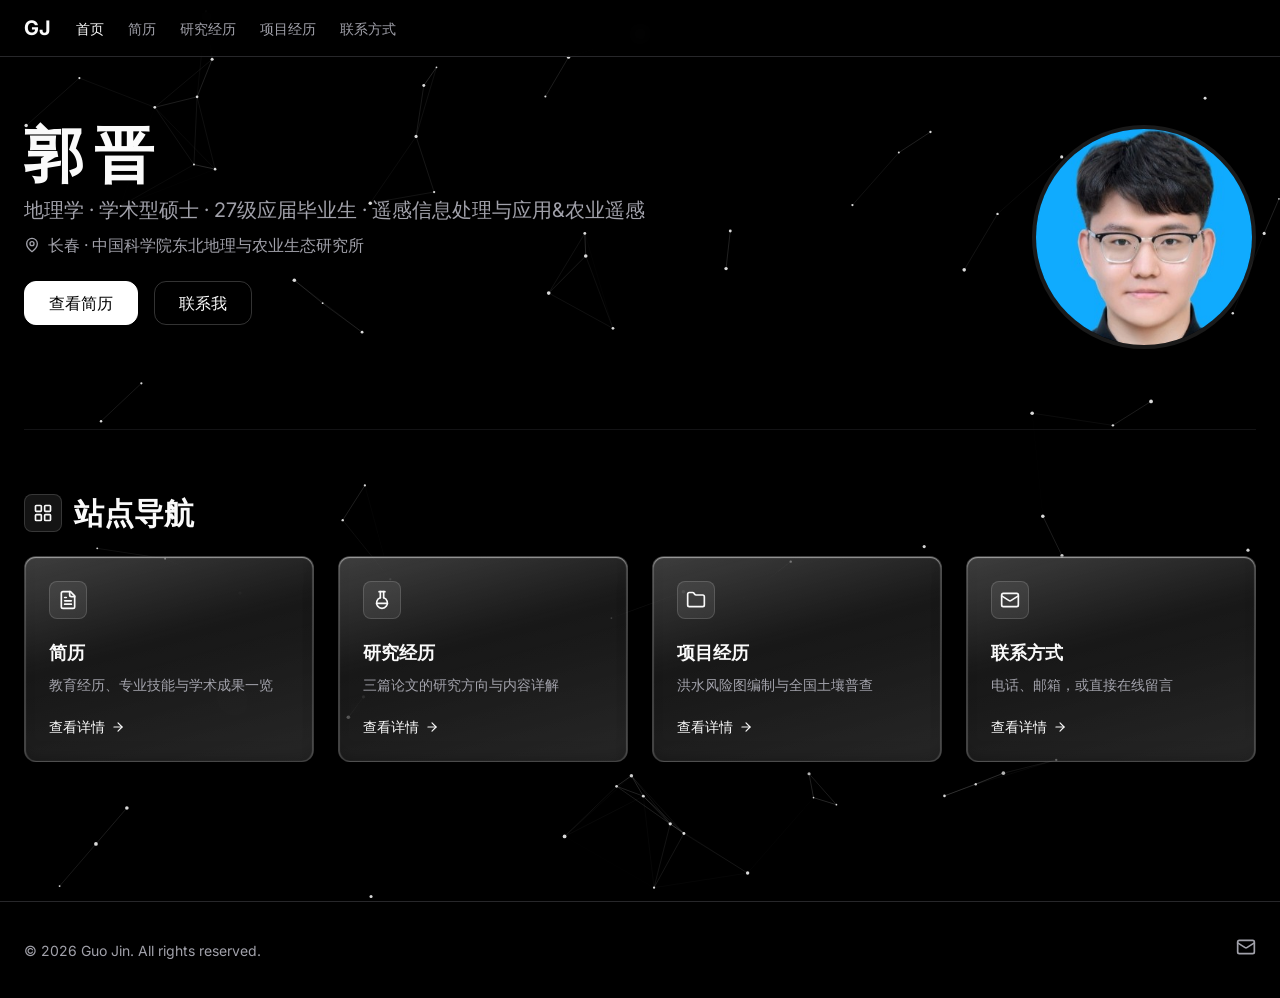
==== index.html @ 56bfbc52 "初始存档：郭晋个人主页（多页静态站） - 五页结构：首页 / 简历 / 研究经历 / 项目经历 / 联系方式 - 设计基底：giovani 暗色 zinc 风格，液态玻璃卡片（iOS 26 图层逻辑）" ====
<!DOCTYPE html>
<html lang="zh-CN" class="dark">
<head>
  <meta charset="UTF-8" />
  <meta name="viewport" content="width=device-width, initial-scale=1.0" />
  <title>郭晋 | GIS 与遥感 · 个人主页</title>
  <meta name="description" content="郭晋 · 地理信息科学专业硕士，GIS 与遥感方向：洪水风险制图、土壤普查与数字土壤制图、深度学习空间建模。" />
  <link rel="preconnect" href="https://fonts.googleapis.com" />
  <link rel="preconnect" href="https://fonts.gstatic.com" crossorigin />
  <link href="https://fonts.googleapis.com/css2?family=Inter:wght@400;500;600;700;800&display=swap" rel="stylesheet" />
  <link rel="stylesheet" href="css/style.css" />
</head>
<body>
  <div class="layout">

    <!-- ======================= Header ======================= -->
    <header class="site-header" id="site-header">
      <div class="container header-inner">
        <a href="index.html" class="logo">GJ</a>

        <!-- Desktop Navigation -->
        <nav class="desktop-nav" id="desktop-nav">
          <a href="index.html" class="nav-link active">首页</a>
          <a href="resume.html" class="nav-link">简历</a>
          <a href="research.html" class="nav-link">研究经历</a>
          <a href="projects.html" class="nav-link">项目经历</a>
          <a href="contact.html" class="nav-link">联系方式</a>
        </nav>

        <!-- Mobile Menu Button -->
        <button class="mobile-menu-btn" id="mobile-menu-btn" aria-label="打开菜单" aria-expanded="false">
          <svg id="icon-menu" class="menu-icon" viewBox="0 0 24 24" fill="none" stroke="currentColor" stroke-width="2" stroke-linecap="round" stroke-linejoin="round"><line x1="4" x2="20" y1="12" y2="12"/><line x1="4" x2="20" y1="6" y2="6"/><line x1="4" x2="20" y1="18" y2="18"/></svg>
          <svg id="icon-close" class="menu-icon hidden" viewBox="0 0 24 24" fill="none" stroke="currentColor" stroke-width="2" stroke-linecap="round" stroke-linejoin="round"><path d="M18 6 6 18"/><path d="m6 6 12 12"/></svg>
        </button>
      </div>

      <!-- Mobile Navigation -->
      <div class="mobile-nav" id="mobile-nav">
        <nav class="mobile-nav-list">
          <a href="index.html" class="mobile-nav-link active">首页</a>
          <a href="resume.html" class="mobile-nav-link">简历</a>
          <a href="research.html" class="mobile-nav-link">研究经历</a>
          <a href="projects.html" class="mobile-nav-link">项目经历</a>
          <a href="contact.html" class="mobile-nav-link">联系方式</a>
        </nav>
      </div>
    </header>

    <!-- ======================= Main ======================= -->
    <main class="main-content">
      <div class="page-wrap">

        <!-- ============ Hero Section ============ -->
        <section id="home" class="section hero-section">
          <div class="hero-grid">
            <div class="hero-left">
              <div class="hero-heading">
                <h1 class="hero-name">郭 晋</h1>
                <div class="hero-meta">
                  <span class="hero-title">地理学 · 学术型硕士 · 27级应届毕业生 · 遥感信息处理与应用&amp;农业遥感</span>
                </div>
                <div class="hero-meta">
                  <svg class="meta-icon" viewBox="0 0 24 24" fill="none" stroke="currentColor" stroke-width="2" stroke-linecap="round" stroke-linejoin="round"><path d="M20 10c0 6-8 12-8 12s-8-6-8-12a8 8 0 0 1 16 0Z"/><circle cx="12" cy="10" r="3"/></svg>
                  <span>长春 · 中国科学院东北地理与农业生态研究所</span>
                </div>
              </div>

              <div class="hero-actions">
                <a href="resume.html" class="btn btn-primary btn-lg">查看简历</a>
                <a href="contact.html" class="btn btn-outline btn-lg">联系我</a>
              </div>
            </div>

            <div class="hero-right">
              <div class="avatar-ring">
                <img src="assets/guojin.jpg" alt="郭晋的个人照片" class="avatar-img" />
              </div>
            </div>
          </div>
        </section>

        <!-- ============ 站点概览（快速跳转） ============ -->
        <section class="section overview-section">
          <div class="section-header">
            <div class="section-icon-chip">
              <svg class="section-icon" viewBox="0 0 24 24" fill="none" stroke="currentColor" stroke-width="2" stroke-linecap="round" stroke-linejoin="round"><rect width="7" height="7" x="3" y="3" rx="1"/><rect width="7" height="7" x="14" y="3" rx="1"/><rect width="7" height="7" x="14" y="14" rx="1"/><rect width="7" height="7" x="3" y="14" rx="1"/></svg>
            </div>
            <h2 class="section-title">站点导航</h2>
          </div>

          <div class="overview-grid">
            <a href="resume.html" class="overview-card reveal">
              <div class="section-icon-chip">
                <svg class="section-icon" viewBox="0 0 24 24" fill="none" stroke="currentColor" stroke-width="2" stroke-linecap="round" stroke-linejoin="round"><path d="M15 2H6a2 2 0 0 0-2 2v16a2 2 0 0 0 2 2h12a2 2 0 0 0 2-2V7Z"/><path d="M14 2v4a2 2 0 0 0 2 2h4"/><path d="M10 9H8"/><path d="M16 13H8"/><path d="M16 17H8"/></svg>
              </div>
              <div class="overview-card-body">
                <h3 class="overview-card-title">简历</h3>
                <p class="overview-card-desc">教育经历、专业技能与学术成果一览</p>
              </div>
              <span class="overview-link">查看详情
                <svg class="arrow-icon" viewBox="0 0 24 24" fill="none" stroke="currentColor" stroke-width="2" stroke-linecap="round" stroke-linejoin="round"><path d="M5 12h14"/><path d="m12 5 7 7-7 7"/></svg>
              </span>
            </a>

            <a href="research.html" class="overview-card reveal">
              <div class="section-icon-chip">
                <svg class="section-icon" viewBox="0 0 24 24" fill="none" stroke="currentColor" stroke-width="2" stroke-linecap="round" stroke-linejoin="round"><path d="M10 2v7.31"/><path d="M14 9.3V1.99"/><path d="M8.5 2h7"/><path d="M14 9.3a6.5 6.5 0 1 1-4 0"/><path d="M5.52 16h12.96"/></svg>
              </div>
              <div class="overview-card-body">
                <h3 class="overview-card-title">研究经历</h3>
                <p class="overview-card-desc">三篇论文的研究方向与内容详解</p>
              </div>
              <span class="overview-link">查看详情
                <svg class="arrow-icon" viewBox="0 0 24 24" fill="none" stroke="currentColor" stroke-width="2" stroke-linecap="round" stroke-linejoin="round"><path d="M5 12h14"/><path d="m12 5 7 7-7 7"/></svg>
              </span>
            </a>

            <a href="projects.html" class="overview-card reveal">
              <div class="section-icon-chip">
                <svg class="section-icon" viewBox="0 0 24 24" fill="none" stroke="currentColor" stroke-width="2" stroke-linecap="round" stroke-linejoin="round"><path d="M20 20a2 2 0 0 0 2-2V8a2 2 0 0 0-2-2h-7.9a2 2 0 0 1-1.69-.9L9.6 3.9A2 2 0 0 0 7.93 3H4a2 2 0 0 0-2 2v13a2 2 0 0 0 2 2Z"/></svg>
              </div>
              <div class="overview-card-body">
                <h3 class="overview-card-title">项目经历</h3>
                <p class="overview-card-desc">洪水风险图编制与全国土壤普查</p>
              </div>
              <span class="overview-link">查看详情
                <svg class="arrow-icon" viewBox="0 0 24 24" fill="none" stroke="currentColor" stroke-width="2" stroke-linecap="round" stroke-linejoin="round"><path d="M5 12h14"/><path d="m12 5 7 7-7 7"/></svg>
              </span>
            </a>

            <a href="contact.html" class="overview-card reveal">
              <div class="section-icon-chip">
                <svg class="section-icon" viewBox="0 0 24 24" fill="none" stroke="currentColor" stroke-width="2" stroke-linecap="round" stroke-linejoin="round"><rect width="20" height="16" x="2" y="4" rx="2"/><path d="m22 7-8.97 5.7a1.94 1.94 0 0 1-2.06 0L2 7"/></svg>
              </div>
              <div class="overview-card-body">
                <h3 class="overview-card-title">联系方式</h3>
                <p class="overview-card-desc">电话、邮箱，或直接在线留言</p>
              </div>
              <span class="overview-link">查看详情
                <svg class="arrow-icon" viewBox="0 0 24 24" fill="none" stroke="currentColor" stroke-width="2" stroke-linecap="round" stroke-linejoin="round"><path d="M5 12h14"/><path d="m12 5 7 7-7 7"/></svg>
              </span>
            </a>
          </div>
        </section>

      </div>
    </main>

    <!-- ======================= Footer ======================= -->
    <footer class="site-footer">
      <div class="container footer-inner">
        <div class="footer-copy">
          <p class="footer-text">&copy; <span id="year">2026</span> Guo Jin. All rights reserved.</p>
        </div>
        <div class="footer-socials">
          <a href="mailto:guojin020201@163.com" class="footer-link" aria-label="Email">
            <svg class="social-icon" viewBox="0 0 24 24" fill="none" stroke="currentColor" stroke-width="2" stroke-linecap="round" stroke-linejoin="round"><rect width="20" height="16" x="2" y="4" rx="2"/><path d="m22 7-8.97 5.7a1.94 1.94 0 0 1-2.06 0L2 7"/></svg>
          </a>
        </div>
      </div>
    </footer>

  </div>

  <script src="js/starfield.js"></script>
  <script src="js/glass.js"></script>
  <script src="js/main.js"></script>
</body>
</html>
---- css/style.css ----
/* ==========================================================================
   个人主页 · 基于 giovani 版设计基底（黑色背景 / 白色文字 / zinc 灰阶体系）
   联系表单区块：ngunga 版布局结构 + giovani 配色风格
   ========================================================================== */

/* ---------- Design Tokens ---------- */
:root {
  --background: #000000;
  --foreground: #fafafa;
  --muted: #18181b;
  --muted-foreground: #a1a1aa;
  --card: rgba(24, 24, 27, 0.5);      /* zinc-900/50 */
  --card-strong: #18181b;             /* zinc-900 */
  --input-bg: #27272a;                /* zinc-800 */
  --border: #27272a;                  /* zinc-800 */
  --border-soft: rgba(39, 39, 42, 0.5);
  --border-light: rgba(255, 255, 255, 0.1);
  --border-white: rgba(255, 255, 255, 0.2);
  --primary: #ffffff;
  --primary-hover: #e4e4e7;           /* zinc-200 */
  --ring: #d4d4d8;
  --radius: 0.75rem;
  --header-h: 3.5rem;
  --container-max: 80rem;
  --font: "Inter", -apple-system, BlinkMacSystemFont, "Segoe UI",
          "PingFang SC", "Hiragino Sans GB", "Microsoft YaHei", sans-serif;
}

/* ---------- Reset & Base ---------- */
*,
*::before,
*::after {
  box-sizing: border-box;
  border: 0 solid var(--border);
  margin: 0;
  padding: 0;
}

html {
  scroll-behavior: smooth;
  -webkit-text-size-adjust: 100%;
}

body {
  font-family: var(--font);
  background: var(--background);
  color: var(--foreground);
  line-height: 1.5;
  -webkit-font-smoothing: antialiased;
  min-height: 100vh;
}

img {
  display: block;
  max-width: 100%;
}

a {
  color: inherit;
  text-decoration: none;
}

button,
input,
textarea {
  font: inherit;
  color: inherit;
}

/* 自定义滚动条（giovani 风格） */
::-webkit-scrollbar { width: 8px; height: 8px; }
::-webkit-scrollbar-track { background: var(--muted); }
::-webkit-scrollbar-thumb { background: rgba(161, 161, 170, 0.3); border-radius: 9999px; }
::-webkit-scrollbar-thumb:hover { background: rgba(161, 161, 170, 0.5); }

/* ---------- 粒子星空背景 ---------- */
#starfield {
  position: fixed;
  inset: 0;
  z-index: -1;
  display: block;
}

/* ---------- Layout ---------- */
.layout {
  display: flex;
  flex-direction: column;
  min-height: 100vh;
}

.main-content { flex: 1; }

.container {
  width: 100%;
  max-width: var(--container-max);
  margin-inline: auto;
  padding-inline: 1.5rem;
}

.page-wrap {
  max-width: var(--container-max);
  margin-inline: auto;
  padding: 4rem 1.5rem;
  background: transparent;
  min-height: calc(100vh - var(--header-h));
}

/* ==========================================================================
   Header
   ========================================================================== */
.site-header {
  position: sticky;
  top: 0;
  z-index: 40;
  width: 100%;
  border-bottom: 1px solid var(--border);
  background: rgba(0, 0, 0, 0.95);
  backdrop-filter: blur(8px);
  -webkit-backdrop-filter: blur(8px);
}

@supports ((-webkit-backdrop-filter: blur(8px)) or (backdrop-filter: blur(8px))) {
  .site-header { background: rgba(0, 0, 0, 0.6); }
}

.header-inner {
  display: flex;
  align-items: center;
  height: var(--header-h);
}

.logo {
  margin-right: 1.5rem;
  font-size: 1.25rem;
  font-weight: 700;
  letter-spacing: 0.02em;
}

.desktop-nav {
  display: none;
  align-items: center;
  gap: 1.5rem;
  flex: 1;
}

.nav-link {
  font-size: 0.875rem;
  font-weight: 500;
  color: var(--muted-foreground);
  transition: color 0.2s ease;
}

.nav-link:hover,
.nav-link.active { color: var(--foreground); }

/* 移动端菜单按钮 */
.mobile-menu-btn {
  display: inline-flex;
  align-items: center;
  justify-content: center;
  width: 2.5rem;
  height: 2.5rem;
  margin-left: auto;
  background: transparent;
  border-radius: var(--radius);
  cursor: pointer;
  transition: background-color 0.2s ease;
}

.mobile-menu-btn:hover { background: var(--muted); }

.menu-icon { width: 1.25rem; height: 1.25rem; }
.hidden { display: none !important; }

/* 移动端导航面板 */
.mobile-nav {
  display: none;
  position: fixed;
  inset: var(--header-h) 0 0 0;
  height: calc(100vh - var(--header-h));
  overflow-y: auto;
  background: var(--background);
  border-top: 1px solid var(--border);
  padding: 1.5rem;
  padding-bottom: 8rem;
  box-shadow: 0 4px 6px -1px rgba(0, 0, 0, 0.3);
  animation: slide-down 0.25s ease;
}

.mobile-nav.open { display: block; }

.mobile-nav-list {
  display: grid;
  gap: 1.5rem;
}

.mobile-nav-link {
  display: flex;
  width: 100%;
  align-items: center;
  padding: 0.5rem;
  border-radius: var(--radius);
  font-size: 0.875rem;
  font-weight: 500;
  color: var(--muted-foreground);
  transition: background-color 0.2s ease, color 0.2s ease;
}

.mobile-nav-link:hover,
.mobile-nav-link.active {
  background: var(--card-strong);
  color: var(--foreground);
}

@keyframes slide-down {
  from { opacity: 0; transform: translateY(-0.5rem); }
  to { opacity: 1; transform: translateY(0); }
}

/* ==========================================================================
   Buttons（giovani 样式：白底黑字主按钮 / 白色描边次按钮）
   ========================================================================== */
.btn {
  display: inline-flex;
  align-items: center;
  justify-content: center;
  gap: 0.5rem;
  font-weight: 500;
  border-radius: var(--radius);
  cursor: pointer;
  white-space: nowrap;
  transition: background-color 0.2s ease, color 0.2s ease, border-color 0.2s ease,
              transform 0.2s ease, box-shadow 0.2s ease;
}

.btn-primary {
  background: var(--primary);
  color: #000000;
  border: 1px solid var(--primary);
}

.btn-primary:hover {
  background: var(--primary-hover);
  border-color: var(--primary-hover);
}

.btn-outline {
  background: transparent;
  color: var(--foreground);
  border: 1px solid var(--border-white);
}

.btn-outline:hover { background: rgba(255, 255, 255, 0.1); }

.btn-lg { height: 2.75rem; padding: 0 1.5rem; font-size: 1rem; }
.btn-sm { height: 2.25rem; padding: 0 1rem; font-size: 0.875rem; }
.btn-block { width: 100%; height: 2.75rem; font-weight: 600; font-size: 1rem; }

.btn-icon { width: 1rem; height: 1rem; }
.btn:active { transform: scale(0.98); }

/* ==========================================================================
   Hero Section
   ========================================================================== */
.hero-section { padding-bottom: 0; }

.hero-grid {
  display: grid;
  grid-template-columns: 1fr;
  align-items: start;
  gap: 3rem;
}

.hero-left {
  display: flex;
  flex-direction: column;
  gap: 1.5rem;
}

.hero-heading {
  display: flex;
  flex-direction: column;
  gap: 0.5rem;
}

.hero-name {
  font-size: 3rem;
  font-weight: 700;
  letter-spacing: -0.025em;
  line-height: 1.1;
}

.hero-meta {
  display: flex;
  align-items: center;
  gap: 0.5rem;
  color: var(--muted-foreground);
}

.hero-title { font-size: 1.25rem; }

.meta-icon {
  width: 1rem;
  height: 1rem;
  flex-shrink: 0;
}

.hero-actions {
  display: flex;
  flex-wrap: wrap;
  gap: 1rem;
}

.hero-socials {
  display: flex;
  gap: 1.5rem;
}

.social-link,
.footer-link {
  color: var(--muted-foreground);
  transition: color 0.2s ease;
}

.social-link:hover,
.footer-link:hover { color: var(--foreground); }

.social-icon { width: 1.25rem; height: 1.25rem; }

.hero-right {
  display: flex;
  align-items: flex-start;
  justify-content: center;
  padding-top: 0.25rem;
}

.avatar-ring {
  position: relative;
  width: 12rem;
  height: 12rem;
  border-radius: 9999px;
  overflow: hidden;
  border: 4px solid var(--border-light);
}

.avatar-img {
  width: 100%;
  height: 100%;
  object-fit: cover;
  object-position: center;
}

/* ==========================================================================
   Section 通用
   ========================================================================== */
.section-header {
  display: flex;
  align-items: center;
  gap: 0.75rem;
  margin-bottom: 1.5rem;
}

.section-icon-chip {
  display: inline-flex;
  padding: 0.5rem;
  border-radius: 0.5rem;
  background: rgba(255, 255, 255, 0.08);
  border: 1px solid rgba(255, 255, 255, 0.15);
}

.section-icon {
  width: 1.25rem;
  height: 1.25rem;
  color: var(--foreground);
}

.section-title {
  font-size: 1.875rem;
  font-weight: 700;
  line-height: 1.2;
}

.section-title.center {
  text-align: center;
  margin-bottom: 4rem;
}

/* ---------- 内页页面标题 ---------- */
.page-hero { margin-bottom: 3rem; }

.page-title {
  font-size: 2.25rem;
  font-weight: 700;
  letter-spacing: -0.025em;
  margin-bottom: 0.75rem;
}

.page-subtitle {
  font-size: 1.125rem;
  color: var(--muted-foreground);
}

.page-intro {
  margin-top: 1.25rem;
  color: var(--muted-foreground);
  line-height: 1.75;
  max-width: 56rem;
}

/* ---------- 内容分节（内页通用） ---------- */
.content-section { margin-bottom: 4rem; }
.content-section:last-child { margin-bottom: 0; }

.section-note {
  margin-top: 1.5rem;
  font-size: 0.8125rem;
  color: var(--muted-foreground);
}

/* 可点击的论文卡片（链接版） */
a.pub-card {
  display: block;
  color: inherit;
  cursor: pointer;
}

a.pub-card:hover .pub-title { color: var(--ring); }

/* 跨页锚点定位时预留 sticky header 高度 */
.research-title[id] {
  scroll-margin-top: 4.5rem;
}

.section-footer-link { margin-top: 1.5rem; }

.resume-link {
  display: inline-flex;
  align-items: center;
  color: var(--foreground);
}

.resume-link-text {
  text-decoration: underline;
  text-underline-offset: 4px;
  text-decoration-color: rgba(255, 255, 255, 0.3);
  transition: text-decoration-color 0.2s ease;
}

.resume-link:hover .resume-link-text {
  text-decoration-color: rgba(255, 255, 255, 0.6);
}

.arrow-icon {
  width: 1rem;
  height: 1rem;
  margin-left: 0.5rem;
  transition: transform 0.2s ease;
}

.resume-link:hover .arrow-icon { transform: translateX(0.25rem); }

/* ---------- 首页概览跳转卡片 ---------- */
.overview-section {
  margin-top: 5rem;
  padding-top: 4rem;
  border-top: 1px solid var(--border-soft);
}

.overview-grid {
  display: grid;
  grid-template-columns: 1fr;
  gap: 1.5rem;
}

.overview-card {
  display: flex;
  flex-direction: column;
  gap: 1.25rem;
  padding: 1.5rem;
  border-radius: var(--radius);
  background: var(--card);
  border: 1px solid var(--border-soft);
  transition: border-color 0.3s ease, transform 0.3s ease, box-shadow 0.3s ease;
}

.overview-card:hover {
  border-color: var(--border-white);
  transform: translateY(-2px);
  box-shadow: 0 10px 15px -3px rgba(0, 0, 0, 0.4);
}

.overview-card .section-icon-chip { align-self: flex-start; }

.overview-card-body {
  display: flex;
  flex-direction: column;
  gap: 0.5rem;
  flex: 1;
}

.overview-card-title {
  font-size: 1.125rem;
  font-weight: 600;
}

.overview-card-desc {
  font-size: 0.875rem;
  color: var(--muted-foreground);
  line-height: 1.6;
}

.overview-link {
  display: inline-flex;
  align-items: center;
  gap: 0.375rem;
  font-size: 0.875rem;
  font-weight: 500;
  color: var(--foreground);
}

.overview-link .arrow-icon {
  width: 0.875rem;
  height: 0.875rem;
  margin-left: 0;
}

.overview-card:hover .overview-link .arrow-icon { transform: translateX(0.25rem); }

@media (min-width: 40em) {
  .overview-grid { grid-template-columns: repeat(2, 1fr); }
}

@media (min-width: 64em) {
  .overview-grid { grid-template-columns: repeat(4, 1fr); }
}

/* ---------- 研究经历卡片 ---------- */
.research-card {
  padding: 2rem;
  border-radius: var(--radius);
  background: var(--card);
  border: 1px solid var(--border-soft);
}

.research-title {
  font-size: 1.375rem;
  font-weight: 700;
  line-height: 1.45;
  margin: 0.875rem 0 1.5rem;
}

.research-block { margin-bottom: 1.25rem; }
.research-block:last-child { margin-bottom: 0; }

.research-block-title {
  font-size: 0.875rem;
  font-weight: 600;
  color: var(--muted-foreground);
  margin-bottom: 0.5rem;
}

.research-text {
  color: var(--foreground);
  line-height: 1.75;
}

.research-placeholder { color: var(--muted-foreground); font-style: italic; }

/* ---------- 项目展示板块 ---------- */
.showcase {
  overflow: hidden;
  border-radius: var(--radius);
  background: var(--card);
  border: 1px solid var(--border-soft);
}

.showcase-banner {
  aspect-ratio: 21 / 9;
  width: 100%;
  overflow: hidden;
  background: var(--card-strong);
}

.showcase-banner img {
  width: 100%;
  height: 100%;
  object-fit: cover;
}

.showcase-body { padding: 2rem; }

.showcase-title {
  font-size: 1.5rem;
  font-weight: 700;
  margin-bottom: 0.375rem;
}

.showcase-org {
  font-size: 0.875rem;
  color: var(--muted-foreground);
  margin-bottom: 1rem;
}

.showcase-text {
  color: var(--muted-foreground);
  line-height: 1.75;
  margin-bottom: 1.25rem;
}

.showcase-gallery-title {
  font-size: 1rem;
  font-weight: 600;
  margin: 1.75rem 0 0.875rem;
}

.showcase-gallery {
  display: grid;
  grid-template-columns: repeat(2, 1fr);
  gap: 1rem;
}

@media (min-width: 48em) {
  .showcase-gallery { grid-template-columns: repeat(3, 1fr); }
}

.placeholder-slot {
  aspect-ratio: 4 / 3;
  display: flex;
  align-items: center;
  justify-content: center;
  border: 1px dashed #3f3f46;          /* zinc-700 */
  border-radius: var(--radius);
  color: var(--muted-foreground);
  font-size: 0.875rem;
  text-align: center;
  padding: 1rem;
  background: rgba(24, 24, 27, 0.3);
}

/* ---------- About ---------- */
.about-section {
  margin-top: 4rem;
  padding-top: 4rem;
  border-top: 1px solid var(--border-soft);
}

.about-body {
  display: flex;
  flex-direction: column;
  gap: 2rem;
}

.about-summary {
  color: var(--muted-foreground);
  line-height: 1.7;
  font-size: 1.125rem;
}

.about-block {
  display: flex;
  flex-direction: column;
  gap: 1rem;
}

.about-block-title {
  font-size: 1.125rem;
  font-weight: 600;
}

/* 教育背景 */
.edu-list {
  display: flex;
  flex-direction: column;
  gap: 1rem;
}

.edu-item {
  display: flex;
  align-items: flex-start;
  gap: 0.75rem;
}

.edu-dot {
  width: 0.5rem;
  height: 0.5rem;
  margin-top: 0.5rem;
  border-radius: 9999px;
  background: var(--foreground);
  flex-shrink: 0;
}

.edu-title { font-weight: 500; }

.edu-meta {
  font-size: 0.875rem;
  color: var(--muted-foreground);
  margin-top: 0.25rem;
}

/* 专业技能 */
.skills-row {
  display: flex;
  flex-wrap: wrap;
  gap: 0.5rem;
}

.skill-badge {
  display: inline-flex;
  align-items: center;
  gap: 0.5rem;
  font-size: 0.875rem;
}

.skill-icon {
  width: 1.125rem;
  height: 1.125rem;
  object-fit: contain;
}

/* 单色 SVG 图标（暗色主题下反白显示） */
.skill-icon-mono {
  filter: invert(1);
}

.badge-outline {
  background: transparent;
  border: 1px solid var(--border-white);
  padding: 0.375rem 0.875rem;
  transition: background-color 0.2s ease, color 0.2s ease;
}

.badge-outline:hover {
  background: var(--foreground);
  color: #000000;
}

/* 学术成果 */
.pub-list {
  display: grid;
  grid-template-columns: 1fr;
  gap: 1rem;
}

.pub-card {
  padding: 1.25rem;
  border-radius: var(--radius);
  background: var(--card);
  border: 1px solid var(--border-soft);
  transition: border-color 0.3s ease;
}

.pub-card:hover { border-color: var(--border-white); }

.pub-head {
  display: flex;
  flex-wrap: wrap;
  align-items: center;
  gap: 0.75rem;
  margin-bottom: 0.625rem;
}

.pub-badge {
  display: inline-flex;
  align-items: center;
  padding: 0.125rem 0.625rem;
  border-radius: 9999px;
  font-size: 0.75rem;
  font-weight: 600;
}

.pub-badge-published {
  background: rgba(74, 222, 128, 0.12);
  color: #4ade80;
  border: 1px solid rgba(74, 222, 128, 0.3);
}

.pub-badge-reviewing {
  background: rgba(250, 250, 250, 0.08);
  color: var(--foreground);
  border: 1px solid var(--border-white);
}

.pub-meta {
  font-size: 0.8125rem;
  color: var(--muted-foreground);
}

.pub-title {
  font-weight: 600;
  line-height: 1.5;
  margin-bottom: 0.375rem;
}

.pub-cn {
  font-size: 0.9375rem;
  color: var(--muted-foreground);
  line-height: 1.65;
}

/* ==========================================================================
   Featured Projects
   ========================================================================== */
.projects-section { margin-top: 6rem; }

.projects-header {
  display: flex;
  align-items: flex-start;
  justify-content: space-between;
  margin-bottom: 2rem;
}

.projects-subtitle {
  margin-top: 0.5rem;
  color: var(--muted-foreground);
}

.projects-grid {
  display: grid;
  grid-template-columns: 1fr;
  gap: 1.5rem;
}

.project-card {
  display: flex;
  flex-direction: column;
  overflow: hidden;
  border: 1px solid var(--border-soft);
  border-radius: var(--radius);
  background: var(--card);
  backdrop-filter: blur(8px);
  transition: box-shadow 0.3s ease, border-color 0.3s ease, transform 0.3s ease;
}

.project-card:hover {
  border-color: var(--border);
  box-shadow: 0 10px 15px -3px rgba(0, 0, 0, 0.4);
  transform: translateY(-2px);
}

.project-cover {
  aspect-ratio: 16 / 9;
  width: 100%;
  overflow: hidden;
  background: rgba(24, 24, 27, 0.5);
}

.project-cover img {
  width: 100%;
  height: 100%;
  object-fit: cover;
  transition: transform 0.3s ease;
}

.project-card:hover .project-cover img { transform: scale(1.05); }

.project-body { padding: 1.5rem; }

.project-title {
  font-size: 1.25rem;
  font-weight: 700;
  margin-bottom: 0.25rem;
  transition: color 0.2s ease;
}

.project-card:hover .project-title { color: var(--ring); }

.project-org {
  font-size: 0.8125rem;
  color: var(--muted-foreground);
  margin-bottom: 0.75rem;
}

.project-desc {
  color: var(--muted-foreground);
  margin-bottom: 1rem;
  display: -webkit-box;
  -webkit-line-clamp: 2;
  -webkit-box-orient: vertical;
  overflow: hidden;
}

.project-tags {
  display: flex;
  flex-wrap: wrap;
  gap: 0.5rem;
  margin-bottom: 1rem;
}

.badge {
  display: inline-flex;
  align-items: center;
  padding: 0.125rem 0.625rem;
  border-radius: 9999px;
  font-size: 0.75rem;
  font-weight: 600;
  background: var(--muted);
  color: var(--foreground);
}

.project-actions {
  display: flex;
  gap: 0.5rem;
}

.project-actions .btn { flex: 1; }

/* ==========================================================================
   Contact Section —— ngunga 表单布局 + giovani 配色
   ========================================================================== */
.contact-section { margin-top: 6rem; }

.contact-wrap {
  max-width: 56rem;
  margin-inline: auto;
}

.contact-grid {
  display: grid;
  grid-template-columns: 1fr;
  gap: 3rem;
}

/* 左侧：联系信息 */
.contact-info {
  display: flex;
  flex-direction: column;
  gap: 2rem;
}

.contact-info-title {
  font-size: 1.5rem;
  font-weight: 600;
  margin-bottom: 1.5rem;
}

.contact-info-desc {
  color: var(--muted-foreground);
  line-height: 1.7;
}

.contact-cards {
  display: flex;
  flex-direction: column;
  gap: 1rem;
}

.contact-card {
  display: flex;
  align-items: center;
  gap: 1rem;
  padding: 1rem;
  border-radius: var(--radius);
  background: var(--card);
  border: 1px solid var(--border-soft);
  transition: border-color 0.3s ease;
}

.contact-card:hover { border-color: var(--border-white); }

.contact-card-icon {
  width: 1.5rem;
  height: 1.5rem;
  color: var(--foreground);
  flex-shrink: 0;
}

.contact-card-label { font-weight: 600; }

.contact-card-value {
  color: var(--muted-foreground);
  word-break: break-all;
}

.contact-card-value.link {
  color: var(--foreground);
  transition: color 0.2s ease;
}

.contact-card-value.link:hover { color: var(--muted-foreground); }

/* 右侧：表单卡片 */
.contact-form-card {
  padding: 2rem;
  border-radius: var(--radius);
  background: var(--card);
  border: 1px solid var(--border-soft);
  align-self: start;
}

.contact-form-title {
  font-size: 1.25rem;
  font-weight: 600;
  margin-bottom: 1.5rem;
}

.contact-form {
  display: flex;
  flex-direction: column;
  gap: 1rem;
}

.form-field {
  display: flex;
  flex-direction: column;
}

.form-label {
  display: block;
  font-size: 0.875rem;
  font-weight: 500;
  margin-bottom: 0.5rem;
}

.form-input {
  width: 100%;
  padding: 0.5rem 1rem;
  border-radius: var(--radius);
  background: var(--input-bg);
  border: 1px solid #3f3f46;          /* zinc-700 */
  color: var(--foreground);
  transition: border-color 0.2s ease, box-shadow 0.2s ease;
  -webkit-appearance: none;
  -moz-appearance: none;
  appearance: none;
}

.form-input::placeholder { color: #71717a; }  /* zinc-500 */

.form-input:focus {
  outline: none;
  border-color: var(--ring);
  box-shadow: 0 0 0 3px rgba(212, 212, 216, 0.15);
}

.form-textarea {
  resize: none;
  min-height: 6.5rem;
}

.form-error {
  display: none;
  margin-top: 0.375rem;
  font-size: 0.8125rem;
  color: #f87171;                      /* red-400 */
}

.form-field.invalid .form-error { display: block; }
.form-field.invalid .form-input { border-color: #f87171; }

.form-status {
  display: none;
  text-align: center;
  font-size: 0.875rem;
  padding: 0.625rem 1rem;
  border-radius: var(--radius);
}

.form-status.show { display: block; }
.form-status.success {
  background: rgba(74, 222, 128, 0.1);
  color: #4ade80;
  border: 1px solid rgba(74, 222, 128, 0.25);
}
.form-status.info {
  background: rgba(161, 161, 170, 0.1);
  color: var(--muted-foreground);
  border: 1px solid var(--border-soft);
}

/* ==========================================================================
   Footer
   ========================================================================== */
.site-footer {
  border-top: 1px solid var(--border);
}

.footer-inner {
  display: flex;
  flex-direction: column;
  align-items: center;
  justify-content: space-between;
  gap: 1rem;
  padding-top: 2.5rem;
  padding-bottom: 2.5rem;
}

.footer-text {
  font-size: 0.875rem;
  color: var(--muted-foreground);
}

.footer-socials {
  display: flex;
  align-items: center;
  gap: 1rem;
}

/* ==========================================================================
   入场动画（轻量，尊重系统减弱动效偏好）
   ========================================================================== */
.reveal {
  opacity: 0;
  transform: translateY(1rem);
  transition: opacity 0.6s ease, transform 0.6s ease;
}

.reveal.visible {
  opacity: 1;
  transform: translateY(0);
}

@media (prefers-reduced-motion: reduce) {
  html { scroll-behavior: auto; }
  .reveal { opacity: 1; transform: none; transition: none; }
  * { animation: none !important; }
}

/* ==========================================================================
   响应式：平板 / 桌面
   ========================================================================== */
@media (min-width: 48em) {
  .hero-name { font-size: 3.75rem; }
  .avatar-ring { width: 14rem; height: 14rem; }
  .projects-grid { grid-template-columns: repeat(2, 1fr); }
}

@media (min-width: 64em) {
  .desktop-nav { display: flex; }
  .mobile-menu-btn { display: none; }
  .mobile-nav { display: none !important; }

  .hero-grid {
    grid-template-columns: 1fr auto;
    gap: 4rem;
  }

  .hero-right { justify-content: flex-end; }

  .projects-grid { grid-template-columns: repeat(3, 1fr); }

  /* 联系区块：双列（ngunga 布局） */
  .contact-grid { grid-template-columns: repeat(2, 1fr); }

  .footer-inner {
    flex-direction: row;
    height: 6rem;
    padding-top: 0;
    padding-bottom: 0;
  }

  .footer-copy { text-align: left; }
}

/* ==========================================================================
   响应式：小屏移动端
   ========================================================================== */
@media (max-width: 30em) {
  .container { padding-inline: 1rem; }
  .page-wrap { padding: 2.5rem 1rem; }

  .hero-name { font-size: 2.5rem; }
  .hero-actions .btn { flex: 1 1 auto; }

  .section-title { font-size: 1.5rem; }
  .section-title.center { margin-bottom: 2.5rem; }

  .projects-header { flex-direction: column; gap: 1rem; }

  .contact-form-card { padding: 1.5rem; }
  .contact-grid { gap: 2rem; }

  .footer-inner { padding-top: 2rem; padding-bottom: 2rem; }
}

/* ==========================================================================
   技能环形轮播（中心模式，设计逻辑参考 mao-yongyao/elliptical-rotation-chart）
   当前技能以标准矩形居中，左右邻页被椭圆遮罩裁出弧形，视口恒定三张卡片
   ========================================================================== */
:root {
  --slide-w: 58%;            /* 单页宽度（占内容流比例，放大居中卡以突出当前技能） */
  --slide-gap: 20px;          /* 单页间距（压缩两侧露出空间） */
}

.skill-banner {
  position: relative;
  margin-top: 1.75rem;
}

/* 轮播视口：简单的矩形排列，居中卡片 + 两侧相邻卡片被视口平直裁切 */
.skill-mask {
  overflow: hidden;
  position: relative;
  width: 100%;
  aspect-ratio: 1440 / 600;
}

.skill-track {
  position: absolute;
  inset: 0;
}

.skill-slide {
  position: absolute;
  left: 50%;
  top: 50%;
  width: var(--slide-w);
  aspect-ratio: 5 / 3;
  /* --dx 由 JS 按实测卡宽计算：0 居中，±1 卡位左右邻，±2 及以外藏于视口外 */
  transform: translate(calc(-50% + var(--dx, 0px)), -50%);
  border-radius: var(--radius);
  overflow: hidden;
  transition: transform 0.45s ease;
  will-change: transform;
}

/* 技能展示图：铺满卡片，object-fit 兜底任意接近 5:3 的裁剪 */
.slide-img {
  position: absolute;
  inset: 0;
  width: 100%;
  height: 100%;
  object-fit: cover;
  display: block;
}

/* 高光玻璃覆层：蒙在图片上方（非底部衬托），
   白色高光渐变 + 顶部受光缘 + 底部厚度暗部，营造玻璃覆盖质感 */
.slide-glass {
  position: absolute;
  inset: 0;
  border-radius: inherit;
  background: linear-gradient(165deg,
    rgba(255, 255, 255, 0.16),
    rgba(255, 255, 255, 0.03) 42%,
    rgba(255, 255, 255, 0.07));
  box-shadow:
    inset 0 1px 1px rgba(255, 255, 255, 0.42),
    inset 1px 0 1px rgba(255, 255, 255, 0.14),
    inset -1px 0 1px rgba(255, 255, 255, 0.14),
    inset 0 -12px 20px -12px rgba(0, 0, 0, 0.5);
  pointer-events: none;
}

/* 技能名标签：浮于玻璃层之上，带投影保证可读性 */
.slide-label {
  position: absolute;
  left: 1rem;
  bottom: 0.75rem;
  z-index: 2;
  font-size: 0.9375rem;
  font-weight: 600;
  color: #ffffff;
  text-shadow: 0 1px 4px rgba(0, 0, 0, 0.85);
}

/* 技能按钮激活态（与轮播当前页同步高亮） */
.skill-badge.active {
  background: var(--foreground);
  color: #000000;
}

/* 激活态下反白图标翻回黑色，适应白色按钮背景 */
.skill-badge.active .skill-icon-mono { filter: none; }

/* 技能按钮：液态玻璃质感 */
.skill-badge {
  padding: 0.55rem 1.1rem;
  font-size: 0.9375rem;
  background:
    linear-gradient(165deg,
      rgba(255, 255, 255, 0.13),
      rgba(255, 255, 255, 0.03) 45%,
      rgba(255, 255, 255, 0.06)),
    rgba(255, 255, 255, 0.04);
  border: 1px solid rgba(255, 255, 255, 0.16);
  backdrop-filter: blur(12px) saturate(160%);
  -webkit-backdrop-filter: blur(12px) saturate(160%);
  box-shadow:
    inset 0 1px 1px rgba(255, 255, 255, 0.3),
    0 4px 14px rgba(0, 0, 0, 0.3);
  transition: background-color 0.3s ease, color 0.3s ease, box-shadow 0.3s ease,
              transform 0.2s ease;
}

.skill-badge:hover { transform: translateY(-2px); }

/* PC 端：技能按钮两端与内容流左右边缘对齐 */
@media (min-width: 64em) {
  .skills-row { justify-content: space-between; }
}

@media (max-width: 30em) {
  :root { --slide-w: 84%; --slide-gap: 16px; }
}

/* 轮播页说明：
   1) 运动中的 backdrop-filter 采样在 Chrome 下会产生白色闪帧，故禁用
      （玻璃效果由 .slide-glass 覆层承担，不依赖背景采样）；
   2) 图片为实色内容，聚光灯高亮层（::before）不再引起多卡重叠叠亮；
   3) 底色为实色兜底（图片加载前/裁剪边缘） */
.skill-slide.glass-card {
  position: absolute;
  backdrop-filter: none;
  -webkit-backdrop-filter: none;
  background: #18181b;
  border: 1px solid rgba(255, 255, 255, 0.16);
}

/* 居中卡位（--d = 0）获得交互动画资格：聚光灯 + 边缘受压倾斜；
   左右邻卡可点击移入中央 */
.skill-slide { cursor: pointer; }

/* 聚光灯高亮层位于图片与玻璃覆层之上、标签之下 */
.skill-slide.glass-card::before {
  display: block;
  z-index: 1;
}

/* 边缘光晕环仅在居中卡上启用 */
.skill-slide:not(.is-featured) .glass-ring { display: none; }

/* ==========================================================================
   液态玻璃卡片（全局增强）
   实现参考的开源方案：
   1. 玻璃折射：SVG feTurbulence + feDisplacementMap + backdrop-filter
      （参考 tomagranate/liquid-glass、lucasromerodb/liquid-glass-effect）
   2. 光标聚光灯：radial-gradient + CSS 变量跟随光标（参考 Aceternity UI
      "Card Spotlight"）
   3. 边缘光晕：mask-composite 描边环（参考 Aceternity UI 边框流光方案）
   4. 3D 倾斜：vanilla-tilt 式透视变换
   ========================================================================== */

/* iOS 26 Liquid Glass 设计逻辑（复刻自 Figma 社区文件
   "iOS 26 Liquid Glass" 的图层拆解：低透明白底 + 背景模糊，
   双内阴影模拟透镜厚度（亮缘/暗缘），顶部镜面高光，柔和大投影） */
.glass-card {
  position: relative;
  background:
    linear-gradient(165deg,
      rgba(255, 255, 255, 0.14),
      rgba(255, 255, 255, 0.03) 42%,
      rgba(255, 255, 255, 0.07)),
    rgba(255, 255, 255, 0.05);
  backdrop-filter: blur(20px) saturate(180%) brightness(1.08);
  -webkit-backdrop-filter: blur(20px) saturate(180%) brightness(1.08);
  border: 1px solid rgba(255, 255, 255, 0.16);
  box-shadow:
    /* 顶部镜面高光（受光缘） */
    inset 0 1px 1px rgba(255, 255, 255, 0.5),
    /* 左右微光缘 */
    inset 1px 0 1px rgba(255, 255, 255, 0.16),
    inset -1px 0 1px rgba(255, 255, 255, 0.16),
    /* 底部内侧厚度（背光缘暗部） */
    inset 0 -10px 18px -12px rgba(0, 0, 0, 0.55),
    /* 柔和大投影 */
    0 12px 32px rgba(0, 0, 0, 0.35);
}

/* 光标聚光灯：radial-gradient 跟随 --mx/--my（Aceternity Card Spotlight 方案） */
.glass-card::before {
  content: "";
  position: absolute;
  inset: 0;
  border-radius: inherit;
  background: radial-gradient(340px circle at var(--mx, 50%) var(--my, 50%),
              rgba(255, 255, 255, 0.13),
              rgba(255, 255, 255, 0.04) 42%,
              transparent 62%);
  opacity: 0;
  transition: opacity 0.35s ease;
  pointer-events: none;
}

.glass-card:hover::before { opacity: 1; }

/* 边缘提亮层：纯净玻璃的干净边缘（无扭曲、无倒影） */
.glass-card::after {
  content: "";
  position: absolute;
  inset: 0;
  border-radius: inherit;
  background: linear-gradient(165deg,
              rgba(255, 255, 255, 0.07),
              rgba(255, 255, 255, 0.01) 45%,
              rgba(255, 255, 255, 0.04));
  pointer-events: none;
}

/* 可点击卡片：边缘光晕环（光标靠近一侧的边缘增亮） */
.glass-ring {
  position: absolute;
  inset: 0;
  border-radius: inherit;
  padding: 1.5px;
  background: radial-gradient(240px circle at var(--mx, 50%) var(--my, 50%),
              rgba(255, 255, 255, 0.9),
              rgba(255, 255, 255, 0.10) 46%,
              transparent 68%);
  -webkit-mask: linear-gradient(#000 0 0) content-box, linear-gradient(#000 0 0);
  -webkit-mask-composite: xor;
          mask: linear-gradient(#000 0 0) content-box, linear-gradient(#000 0 0);
          mask-composite: exclude;
  opacity: 0;
  transition: opacity 0.35s ease;
  pointer-events: none;
}

.glass-card:hover .glass-ring { opacity: 1; }

/* 可点击卡片：3D 倾斜（vanilla-tilt 式），光标一侧边缘下沉 */
.overview-card,
a.pub-card {
  transition: border-color 0.3s ease, transform 0.18s ease-out,
              box-shadow 0.3s ease;
  will-change: transform;
  transform-style: preserve-3d;
}

a.pub-card:hover,
.overview-card:hover {
  box-shadow:
    inset 0 1px 0 rgba(255, 255, 255, 0.14),
    0 18px 40px rgba(0, 0, 0, 0.45);
}
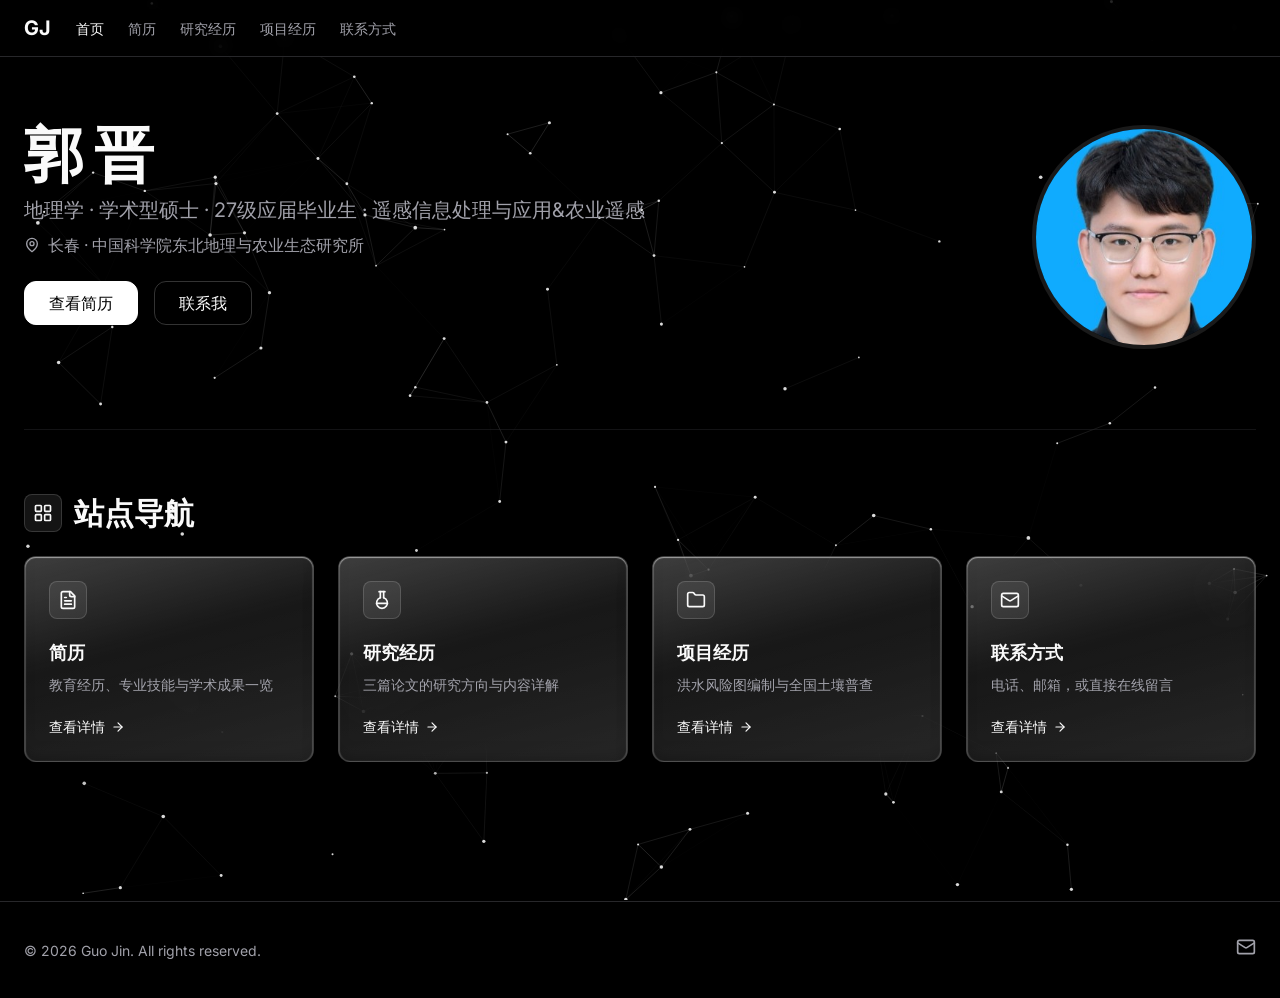
==== commit f7a4c8e1: "接入 51La 静默浏览统计（前台零展示，数据仅站长后台可见）" ====
--- a/index.html
+++ b/index.html
@@ -165,5 +165,9 @@
   <script src="js/starfield.js"></script>
   <script src="js/glass.js"></script>
   <script src="js/main.js"></script>
+
+  <!-- 51La 静默统计：前台无任何展示与感知，浏览数据仅站长在 51La 后台可见 -->
+  <script src="https://sdk.51.la/js-sdk-pro.min.js" id="LA_COLLECT" charset="UTF-8"></script>
+  <script>window.LA && LA.init({ id: "la427f2cd740db4e1795d58038d6d0c3a8", ck: "la427f2cd740db4e1795d58038d6d0c3a8", autoTrack: true });</script>
 </body>
 </html>
--- a/css/style.css
+++ b/css/style.css
@@ -426,9 +426,9 @@
 
 a.pub-card:hover .pub-title { color: var(--ring); }
 
-/* 跨页锚点定位时预留 sticky header 高度 */
-.research-title[id] {
-  scroll-margin-top: 4.5rem;
+/* 跨页锚点定位：目标为玻璃卡片顶部，预留 dock 栏高度 + 几px 间隙 */
+.research-card[id] {
+  scroll-margin-top: 4rem;
 }
 
 .section-footer-link { margin-top: 1.5rem; }
@@ -546,7 +546,12 @@
   font-size: 1.375rem;
   font-weight: 700;
   line-height: 1.45;
-  margin: 0.875rem 0 1.5rem;
+  margin: 0.875rem 0 0.5rem;
+}
+
+/* 论文中文译名小字（英文主标题下方） */
+.research-card .pub-cn {
+  margin-bottom: 1.25rem;
 }
 
 .research-block { margin-bottom: 1.25rem; }
@@ -564,7 +569,340 @@
   line-height: 1.75;
 }
 
+/* 公开数据集 DOI 链接（研究卡片内） */
+.data-link {
+  color: var(--foreground);
+  text-decoration: underline;
+  text-decoration-color: rgba(255, 255, 255, 0.35);
+  text-underline-offset: 3px;
+  transition: text-decoration-color 0.2s ease, color 0.2s ease;
+  word-break: break-all;
+}
+
+.data-link:hover {
+  color: var(--primary-hover);
+  text-decoration-color: currentColor;
+}
+
 .research-placeholder { color: var(--muted-foreground); font-style: italic; }
+
+/* 论文卡片底部链接行（查看论文按钮） */
+.research-link-row {
+  margin-top: 0.5rem;
+  padding-top: 1rem;
+  border-top: 1px solid var(--border-soft);
+}
+
+/* 核心图件 Viewer：左图舞台 | 竖直调度线 | 右侧文字描述 */
+.fig-viewer {
+  display: grid;
+  grid-template-columns: minmax(0, 1.65fr) 26px minmax(0, 1fr);
+  gap: 0 0.9rem;
+  align-items: stretch;
+}
+
+.fig-stage-wrap { min-width: 0; }
+
+/* 舞台：上/下各留 44px 露出相邻图的模糊边缘 */
+.fig-stage {
+  position: relative;
+  height: calc(clamp(280px, 32vw, 430px) + 88px);
+  overflow: hidden;
+  border-radius: var(--radius);
+  background: #101013;
+  border: 1px solid rgba(255, 255, 255, 0.14);
+  cursor: pointer;
+}
+
+.fig-strip {
+  position: absolute;
+  left: 0;
+  right: 0;
+  top: 44px;
+  height: clamp(280px, 32vw, 430px);
+  transition: transform 0.5s ease;
+  will-change: transform;
+}
+
+.fig-item {
+  position: relative;
+  height: clamp(280px, 32vw, 430px);
+  filter: blur(10px) brightness(0.45);
+  transition: filter 0.5s ease, transform 0.5s ease;
+}
+
+.fig-item.is-main {
+  filter: none;
+}
+
+/* 瓦片过渡期间的目标图高斯模糊背景态：
+   在瓦片飘散前底图即切换为目标图的模糊背景，聚拢完成后再清晰化；
+   scale 放大消除 blur 边缘泛白缝 */
+.fig-item.is-backdrop {
+  filter: blur(22px) brightness(0.5) saturate(1.1);
+  transform: scale(1.06);
+}
+
+.fig-item img {
+  width: 100%;
+  height: 100%;
+  object-fit: contain;
+  display: block;
+  user-select: none;
+  pointer-events: none;
+}
+
+/* 瓦片动效层（飘散/聚拢） */
+.fig-tiles {
+  position: absolute;
+  inset: 0;
+  pointer-events: none;
+  z-index: 3;
+}
+
+.fig-tile {
+  position: absolute;
+  display: block;
+  background-repeat: no-repeat;
+  will-change: transform, opacity;
+}
+
+/* 版权小字 */
+.fig-copyright {
+  margin-top: 0.5rem;
+  font-size: 0.6875rem;
+  color: var(--muted-foreground);
+  text-align: center;
+  letter-spacing: 0.02em;
+}
+
+/* 竖直调度线 + 节点 */
+.fig-rail {
+  position: relative;
+  width: 26px;
+}
+
+.fig-rail::before {
+  content: "";
+  position: absolute;
+  left: 50%;
+  top: 44px;
+  bottom: 44px;
+  width: 2px;
+  transform: translateX(-50%);
+  border-radius: 9999px;
+  background: linear-gradient(to bottom,
+    rgba(255, 255, 255, 0.05),
+    rgba(255, 255, 255, 0.35),
+    rgba(255, 255, 255, 0.05));
+}
+
+.rail-dot {
+  position: absolute;
+  left: 50%;
+  width: 12px;
+  height: 12px;
+  padding: 0;
+  transform: translate(-50%, -50%);
+  border-radius: 9999px;
+  border: 1px solid rgba(255, 255, 255, 0.4);
+  background: #18181b;
+  cursor: pointer;
+  transition: background-color 0.3s ease, box-shadow 0.3s ease, transform 0.3s ease;
+  z-index: 2;
+}
+
+.rail-dot:hover { transform: translate(-50%, -50%) scale(1.35); }
+
+.rail-dot.active {
+  background: var(--foreground);
+  box-shadow: 0 0 12px rgba(255, 255, 255, 0.55);
+}
+
+/* 右侧文字描述 */
+.fig-desc {
+  display: flex;
+  flex-direction: column;
+  justify-content: center;
+  gap: 0.6rem;
+  padding: 44px 0;
+  min-width: 0;
+}
+
+.fig-desc-title {
+  font-size: 1rem;
+  font-weight: 700;
+}
+
+.fig-desc-text {
+  font-size: 0.8125rem;
+  line-height: 1.75;
+  color: var(--muted-foreground);
+}
+
+.fig-desc-index {
+  font-size: 0.75rem;
+  color: rgba(161, 161, 170, 0.6);
+  letter-spacing: 0.08em;
+}
+
+/* ---------- PDF.js 内置阅读器弹窗 ---------- */
+.pdf-modal {
+  position: fixed;
+  inset: 0;
+  z-index: 100;
+  display: none;
+}
+
+.pdf-modal.open { display: block; }
+
+.pdf-backdrop {
+  position: absolute;
+  inset: 0;
+  background: rgba(0, 0, 0, 0.72);
+  backdrop-filter: blur(6px);
+  -webkit-backdrop-filter: blur(6px);
+}
+
+.pdf-panel {
+  position: absolute;
+  left: 50%;
+  top: 50%;
+  transform: translate(-50%, -50%);
+  width: min(760px, calc(100vw - 2.5rem));
+  max-height: calc(100vh - 4rem);
+  display: flex;
+  flex-direction: column;
+  border-radius: calc(var(--radius) + 4px);
+  overflow: hidden;
+}
+
+.pdf-header {
+  display: flex;
+  align-items: center;
+  justify-content: space-between;
+  padding: 0.9rem 1.25rem;
+  border-bottom: 1px solid var(--border-soft);
+}
+
+.pdf-title {
+  font-size: 1rem;
+  font-weight: 700;
+}
+
+.pdf-close {
+  display: inline-flex;
+  align-items: center;
+  justify-content: center;
+  width: 34px;
+  height: 34px;
+  border-radius: 9999px;
+  border: 1px solid var(--border-white);
+  background: transparent;
+  color: var(--foreground);
+  cursor: pointer;
+  transition: background-color 0.25s ease, color 0.25s ease;
+}
+
+.pdf-close:hover { background: var(--foreground); color: #000; }
+.pdf-close svg { width: 16px; height: 16px; }
+
+.pdf-body {
+  flex: 1;
+  overflow: auto;
+  padding: 1rem;
+  background: rgba(0, 0, 0, 0.35);
+}
+
+.pdf-canvas-wrap {
+  position: relative;
+}
+
+.pdf-canvas {
+  display: block;
+  margin: 0 auto;
+  border-radius: 4px;
+}
+
+/* PDF 上层透明拦截层：拦截右键“另存为”等简单获取 PDF 的途径 */
+.pdf-shield {
+  position: absolute;
+  inset: 0;
+  z-index: 2;
+  background: transparent;
+  cursor: default;
+}
+
+/* file:// 降级：浏览器原生查看器（iframe） */
+.pdf-frame {
+  display: block;
+  width: 100%;
+  height: 100%;
+  border: 0;
+  border-radius: 4px;
+  background: #fff;
+}
+
+.pdf-modal.native-viewer .pdf-body { flex: none; height: calc(100vh - 10rem); }
+
+.pdf-modal.native-viewer .pdf-footer { display: none; }
+
+.pdf-error {
+  text-align: center;
+  color: var(--muted-foreground);
+  padding: 2rem 1rem;
+  font-size: 0.875rem;
+}
+
+.pdf-footer {
+  display: flex;
+  align-items: center;
+  justify-content: center;
+  gap: 1rem;
+  padding: 0.75rem 1rem;
+  border-top: 1px solid var(--border-soft);
+}
+
+.pdf-nav-btn {
+  display: inline-flex;
+  align-items: center;
+  justify-content: center;
+  width: 38px;
+  height: 38px;
+  border-radius: 9999px;
+  border: 1px solid var(--border-white);
+  background: transparent;
+  color: var(--foreground);
+  cursor: pointer;
+  transition: background-color 0.25s ease, color 0.25s ease;
+}
+
+.pdf-nav-btn:hover { background: var(--foreground); color: #000; }
+.pdf-nav-btn svg { width: 17px; height: 17px; }
+
+.pdf-page-ind {
+  font-size: 0.8125rem;
+  color: var(--muted-foreground);
+  min-width: 4.5rem;
+  text-align: center;
+}
+
+/* 移动端：舞台整行，调度线与描述纵向堆叠 */
+@media (max-width: 48em) {
+  .fig-viewer {
+    grid-template-columns: 1fr 26px;
+  }
+
+  .fig-desc {
+    grid-column: 1 / -1;
+    padding: 0.9rem 0 0;
+    border-top: 1px solid var(--border-soft);
+    margin-top: 0.9rem;
+  }
+
+  .fig-stage { height: calc(240px + 88px); }
+  .fig-strip, .fig-item { height: 240px; }
+}
 
 /* ---------- 项目展示板块 ---------- */
 .showcase {
@@ -575,6 +913,7 @@
 }
 
 .showcase-banner {
+  position: relative;
   aspect-ratio: 21 / 9;
   width: 100%;
   overflow: hidden;
@@ -582,9 +921,24 @@
 }
 
 .showcase-banner img {
+  display: block;
   width: 100%;
   height: 100%;
+}
+
+/* 主图形状与 21:9 banner 不匹配时：本图放大模糊作同色系背景，
+   原图以 contain 完整居中（不裁剪） */
+.showcase-banner .banner-bg {
+  position: absolute;
+  inset: 0;
   object-fit: cover;
+  filter: blur(26px) brightness(0.55) saturate(1.15);
+  transform: scale(1.15);
+}
+
+.showcase-banner .banner-main {
+  position: relative;
+  object-fit: contain;
 }
 
 .showcase-body { padding: 2rem; }
@@ -623,18 +977,21 @@
   .showcase-gallery { grid-template-columns: repeat(3, 1fr); }
 }
 
-.placeholder-slot {
+/* 成果小图（已按 4:3 居中裁剪，cover 仅作容器适配） */
+.gallery-item {
+  margin: 0;
   aspect-ratio: 4 / 3;
-  display: flex;
-  align-items: center;
-  justify-content: center;
-  border: 1px dashed #3f3f46;          /* zinc-700 */
+  overflow: hidden;
   border-radius: var(--radius);
-  color: var(--muted-foreground);
-  font-size: 0.875rem;
-  text-align: center;
-  padding: 1rem;
-  background: rgba(24, 24, 27, 0.3);
+  border: 1px solid var(--border-soft);
+  background: #101013;
+}
+
+.gallery-item img {
+  display: block;
+  width: 100%;
+  height: 100%;
+  object-fit: cover;
 }
 
 /* ---------- About ---------- */
@@ -1046,6 +1403,40 @@
 
 .form-field.invalid .form-error { display: block; }
 .form-field.invalid .form-input { border-color: #f87171; }
+
+/* 邮箱下方的「同时留下电话或微信」勾选框 */
+.form-check {
+  display: inline-flex;
+  align-items: center;
+  gap: 0.45rem;
+  margin-top: 0.6rem;
+  font-size: 0.8125rem;
+  color: var(--muted-foreground);
+  cursor: pointer;
+  user-select: none;
+  transition: color 0.2s ease;
+}
+
+.form-check:hover { color: var(--foreground); }
+
+.form-check input {
+  width: 0.9375rem;
+  height: 0.9375rem;
+  margin: 0;
+  accent-color: #ffffff;
+  cursor: pointer;
+}
+
+/* 勾选后展开的电话 / 微信字段：PC 双列并排，窄屏单列 */
+.form-extra-grid {
+  display: grid;
+  grid-template-columns: 1fr 1fr;
+  gap: 1rem;
+}
+
+@media (max-width: 30em) {
+  .form-extra-grid { grid-template-columns: 1fr; gap: 0; }
+}
 
 .form-status {
   display: none;
@@ -1251,6 +1642,146 @@
   font-weight: 600;
   color: #ffffff;
   text-shadow: 0 1px 4px rgba(0, 0, 0, 0.85);
+}
+
+/* ---------- 居中卡 3D 翻转：正面图片 / 背面技能介绍 ---------- */
+/* 翻转透视：挂在外层 slide 上，轮播位移与倾斜互不影响 */
+.skill-slide { perspective: 1600px; }
+
+/* 翻转容器：preserve-3d 保证正背面同处一个三维空间 */
+.slide-flip {
+  position: absolute;
+  inset: 0;
+  transform-style: preserve-3d;
+  transition: transform 0.7s cubic-bezier(0.34, 0.08, 0.18, 1);
+  will-change: transform;
+}
+
+.skill-slide.is-flipped .slide-flip { transform: rotateY(180deg); }
+
+@media (prefers-reduced-motion: reduce) {
+  .slide-flip { transition: none; }
+}
+
+/* 正/背面：backface-visibility 负责翻转过程中的显隐 */
+.slide-face {
+  position: absolute;
+  inset: 0;
+  border-radius: var(--radius);
+  backface-visibility: hidden;
+  -webkit-backface-visibility: hidden;
+  overflow: hidden;
+}
+
+/* 修复移动端 Chrome/Safari 合成层缺陷：面内被单独提升为 GPU 图层的后代
+   （绝对定位 + z-index 的标签、带透明度过渡的提示等）不随父面整体剔除，
+   翻转后会以镜像形式透出背面（如技能名反向出现在右下角）。
+   对面内所有后代统一应用 backface-visibility，让合成器按各自朝向剔除。 */
+.slide-face * {
+  backface-visibility: hidden;
+  -webkit-backface-visibility: hidden;
+}
+
+/* 正面自带底色与边框（随卡片一起翻转，slide 本体保持透明，
+   翻转时不再露出静止黑框，实现整卡自主翻转） */
+.slide-front {
+  background: #18181b;
+  border: 1px solid rgba(255, 255, 255, 0.16);
+}
+
+.slide-back { transform: rotateY(180deg); }
+
+/* 正面右下角的“可翻转”提示（仅居中卡显示） */
+.flip-hint {
+  position: absolute;
+  right: 0.85rem;
+  bottom: 0.85rem;
+  z-index: 2;
+  display: flex;
+  align-items: center;
+  justify-content: center;
+  width: 30px;
+  height: 30px;
+  border-radius: 9999px;
+  border: 1px solid rgba(255, 255, 255, 0.35);
+  background: rgba(24, 24, 27, 0.5);
+  color: rgba(228, 228, 231, 0.92);
+  opacity: 0;
+  transition: opacity 0.3s ease;
+}
+
+.flip-hint svg { width: 14px; height: 14px; }
+.skill-slide.is-featured .flip-hint { opacity: 0.9; }
+.skill-slide.is-flipped .flip-hint { opacity: 0; }
+
+/* 背面版式：静态玻璃面板（轮播页禁用 backdrop-filter，以实色渐变+内阴影模拟玻璃） */
+.slide-back {
+  display: flex;
+  flex-direction: column;
+  justify-content: center;
+  gap: 0.65rem;
+  padding: 1.5rem 1.6rem;
+  background: linear-gradient(165deg, #212127, #141417 52%, #1b1b22);
+  border: 1px solid rgba(255, 255, 255, 0.16);
+  box-shadow:
+    inset 0 1px 1px rgba(255, 255, 255, 0.28),
+    inset 0 -14px 22px -14px rgba(0, 0, 0, 0.55);
+}
+
+.back-kicker {
+  font-size: 0.6875rem;
+  font-weight: 600;
+  letter-spacing: 0.16em;
+  color: rgba(161, 161, 170, 0.95);
+}
+
+.back-title {
+  font-size: 1.35rem;
+  font-weight: 800;
+  color: #ffffff;
+  line-height: 1.1;
+}
+
+.back-desc {
+  font-size: 0.8125rem;
+  line-height: 1.7;
+  color: rgba(228, 228, 231, 0.92);
+}
+
+.back-chips {
+  display: flex;
+  flex-wrap: wrap;
+  gap: 0.4rem;
+  margin-top: 0.1rem;
+}
+
+.back-chip {
+  font-size: 0.6875rem;
+  padding: 0.24rem 0.6rem;
+  border-radius: 9999px;
+  border: 1px solid rgba(255, 255, 255, 0.18);
+  background: rgba(255, 255, 255, 0.06);
+  color: rgba(212, 212, 216, 0.95);
+  white-space: nowrap;
+}
+
+.back-hint {
+  position: absolute;
+  right: 1rem;
+  bottom: 0.6rem;
+  font-size: 0.625rem;
+  color: rgba(113, 113, 122, 0.85);
+}
+
+/* 移动端小卡（84% 宽）背面紧凑排版 */
+@media (max-width: 48em) {
+  .slide-back { padding: 0.85rem 0.95rem; gap: 0.4rem; }
+  .back-kicker { display: none; }
+  .back-title { font-size: 0.95rem; }
+  .back-desc { font-size: 0.66rem; line-height: 1.55; }
+  .back-chips { gap: 0.28rem; }
+  .back-chip { font-size: 0.56rem; padding: 0.16rem 0.42rem; }
+  .back-hint { right: 0.7rem; bottom: 0.4rem; font-size: 0.55rem; }
 }
 
 /* 技能按钮激活态（与轮播当前页同步高亮） */
@@ -1293,6 +1824,240 @@
   :root { --slide-w: 84%; --slide-gap: 16px; }
 }
 
+/* ==========================================================================
+   简历页扩展栏目：会议经历 / 获奖与证书 / 学生工作经历
+   （沿用液态玻璃卡片 + 光标聚光灯高亮的整体设计语言）
+   ========================================================================== */
+
+/* ---------- 会议经历：左侧照片 · 右侧参会简介与汇报主题 ---------- */
+.meeting-card {
+  display: grid;
+  grid-template-columns: minmax(0, 1fr) minmax(0, 1.25fr);
+  gap: 1.75rem;
+  padding: 1.5rem;
+  border-radius: var(--radius);
+}
+
+.meeting-photos {
+  display: flex;
+  flex-direction: column;
+  gap: 1rem;
+  min-width: 0;
+}
+
+.meeting-photo {
+  border-radius: 0.5rem;
+  overflow: hidden;
+  border: 1px solid rgba(255, 255, 255, 0.14);
+}
+
+.meeting-photo img {
+  display: block;
+  width: 100%;
+  aspect-ratio: 4 / 3;
+  object-fit: cover;
+}
+
+.meeting-body {
+  display: flex;
+  flex-direction: column;
+  justify-content: center;
+  gap: 0.9rem;
+  min-width: 0;
+}
+
+.meeting-meta {
+  display: flex;
+  align-items: center;
+  gap: 0.6rem;
+}
+
+.meeting-badge {
+  padding: 0.22rem 0.7rem;
+  border-radius: 9999px;
+  font-size: 0.75rem;
+  font-weight: 600;
+  background: rgba(255, 255, 255, 0.12);
+  border: 1px solid rgba(255, 255, 255, 0.22);
+}
+
+.meeting-venue {
+  font-size: 0.8125rem;
+  color: var(--muted-foreground);
+}
+
+.meeting-name {
+  font-size: 1.15rem;
+  font-weight: 700;
+  line-height: 1.3;
+}
+
+.meeting-topic-kicker {
+  font-size: 0.75rem;
+  font-weight: 600;
+  letter-spacing: 0.14em;
+  color: var(--muted-foreground);
+  margin-bottom: 0.2rem;
+}
+
+.meeting-topic-title {
+  font-size: 0.9375rem;
+  font-weight: 600;
+  line-height: 1.55;
+}
+
+.meeting-summary {
+  font-size: 0.8125rem;
+  line-height: 1.8;
+  color: rgba(212, 212, 216, 0.95);
+}
+
+@media (max-width: 48em) {
+  .meeting-card { grid-template-columns: 1fr; }
+  .meeting-photos { flex-direction: row; }
+  .meeting-photo { flex: 1; }
+}
+
+@media (max-width: 30em) {
+  .meeting-photos { flex-direction: column; }
+}
+
+/* ---------- 获奖与证书：按阶段分组 ---------- */
+/* 两列等宽使分割线位于玻璃卡片正中间，本科与研究生分列两侧 */
+.awards-card {
+  display: grid;
+  grid-template-columns: 1fr 1fr;
+  padding: 1.5rem;
+  border-radius: var(--radius);
+}
+
+/* 分割线两侧各留空隙：左侧本科详情与右侧研究生奖项不贴线 */
+.awards-group:first-child { padding-right: 1.75rem; }
+
+.awards-group + .awards-group {
+  border-left: 1px solid var(--border-soft);
+  padding-left: 1.75rem;
+}
+
+.awards-list {
+  display: grid;
+  gap: 0.55rem;
+  list-style: none;
+}
+
+/* 奖项与详情两端对齐：本科奖项贴玻璃左界、详情贴分割线；
+   研究生奖项贴分割线、详情贴玻璃右界 */
+.award-item {
+  display: flex;
+  align-items: baseline;
+  justify-content: space-between;
+  gap: 0.75rem;
+  font-size: 0.875rem;
+}
+
+.awards-stage {
+  font-size: 0.875rem;
+  font-weight: 700;
+  padding-bottom: 0.5rem;
+  margin-bottom: 0.9rem;
+  border-bottom: 1px solid var(--border-soft);
+}
+
+.award-name { color: var(--foreground); }
+
+.award-name::before {
+  content: "";
+  display: inline-block;
+  width: 5px;
+  height: 5px;
+  border-radius: 9999px;
+  background: rgba(255, 255, 255, 0.55);
+  margin-right: 0.55rem;
+  vertical-align: middle;
+}
+
+.award-note {
+  flex-shrink: 0;
+  font-size: 0.8125rem;
+  color: var(--muted-foreground);
+  white-space: nowrap;
+}
+
+@media (max-width: 48em) {
+  .awards-card { grid-template-columns: 1fr; }
+
+  /* 移动端单列堆叠：竖线改为两组之间的横向分割线 */
+  .awards-group:first-child { padding-right: 0; }
+
+  .awards-group + .awards-group {
+    border-left: none;
+    padding-left: 0;
+    margin-top: 1.25rem;
+    padding-top: 1.25rem;
+    border-top: 1px solid var(--border-soft);
+  }
+}
+
+/* ---------- 学生工作经历 ---------- */
+.work-card {
+  padding: 1.5rem;
+  border-radius: var(--radius);
+}
+
+.work-head {
+  display: flex;
+  align-items: flex-start;
+  justify-content: space-between;
+  gap: 1rem;
+  margin-bottom: 1rem;
+}
+
+.work-title {
+  font-size: 1.05rem;
+  font-weight: 700;
+}
+
+.work-org {
+  margin-top: 0.15rem;
+  font-size: 0.875rem;
+  color: var(--muted-foreground);
+}
+
+.work-period {
+  flex-shrink: 0;
+  padding: 0.22rem 0.7rem;
+  border-radius: 9999px;
+  font-size: 0.8125rem;
+  color: var(--muted-foreground);
+  background: rgba(255, 255, 255, 0.06);
+  border: 1px solid rgba(255, 255, 255, 0.18);
+}
+
+.work-duties {
+  display: grid;
+  gap: 0.6rem;
+  list-style: none;
+}
+
+.work-duty {
+  position: relative;
+  padding-left: 1.1rem;
+  font-size: 0.875rem;
+  line-height: 1.75;
+  color: rgba(212, 212, 216, 0.95);
+}
+
+.work-duty::before {
+  content: "";
+  position: absolute;
+  left: 0;
+  top: 0.62em;
+  width: 5px;
+  height: 5px;
+  border-radius: 9999px;
+  background: rgba(255, 255, 255, 0.55);
+}
+
 /* 轮播页说明：
    1) 运动中的 backdrop-filter 采样在 Chrome 下会产生白色闪帧，故禁用
       （玻璃效果由 .slide-glass 覆层承担，不依赖背景采样）；
@@ -1302,8 +2067,10 @@
   position: absolute;
   backdrop-filter: none;
   -webkit-backdrop-filter: none;
-  background: #18181b;
-  border: 1px solid rgba(255, 255, 255, 0.16);
+  /* 底色与边框下沉至 .slide-front（随翻转层转动），
+     slide 本体保持透明，翻转时不残留静止黑框 */
+  background: transparent;
+  border: none;
 }
 
 /* 居中卡位（--d = 0）获得交互动画资格：聚光灯 + 边缘受压倾斜；
